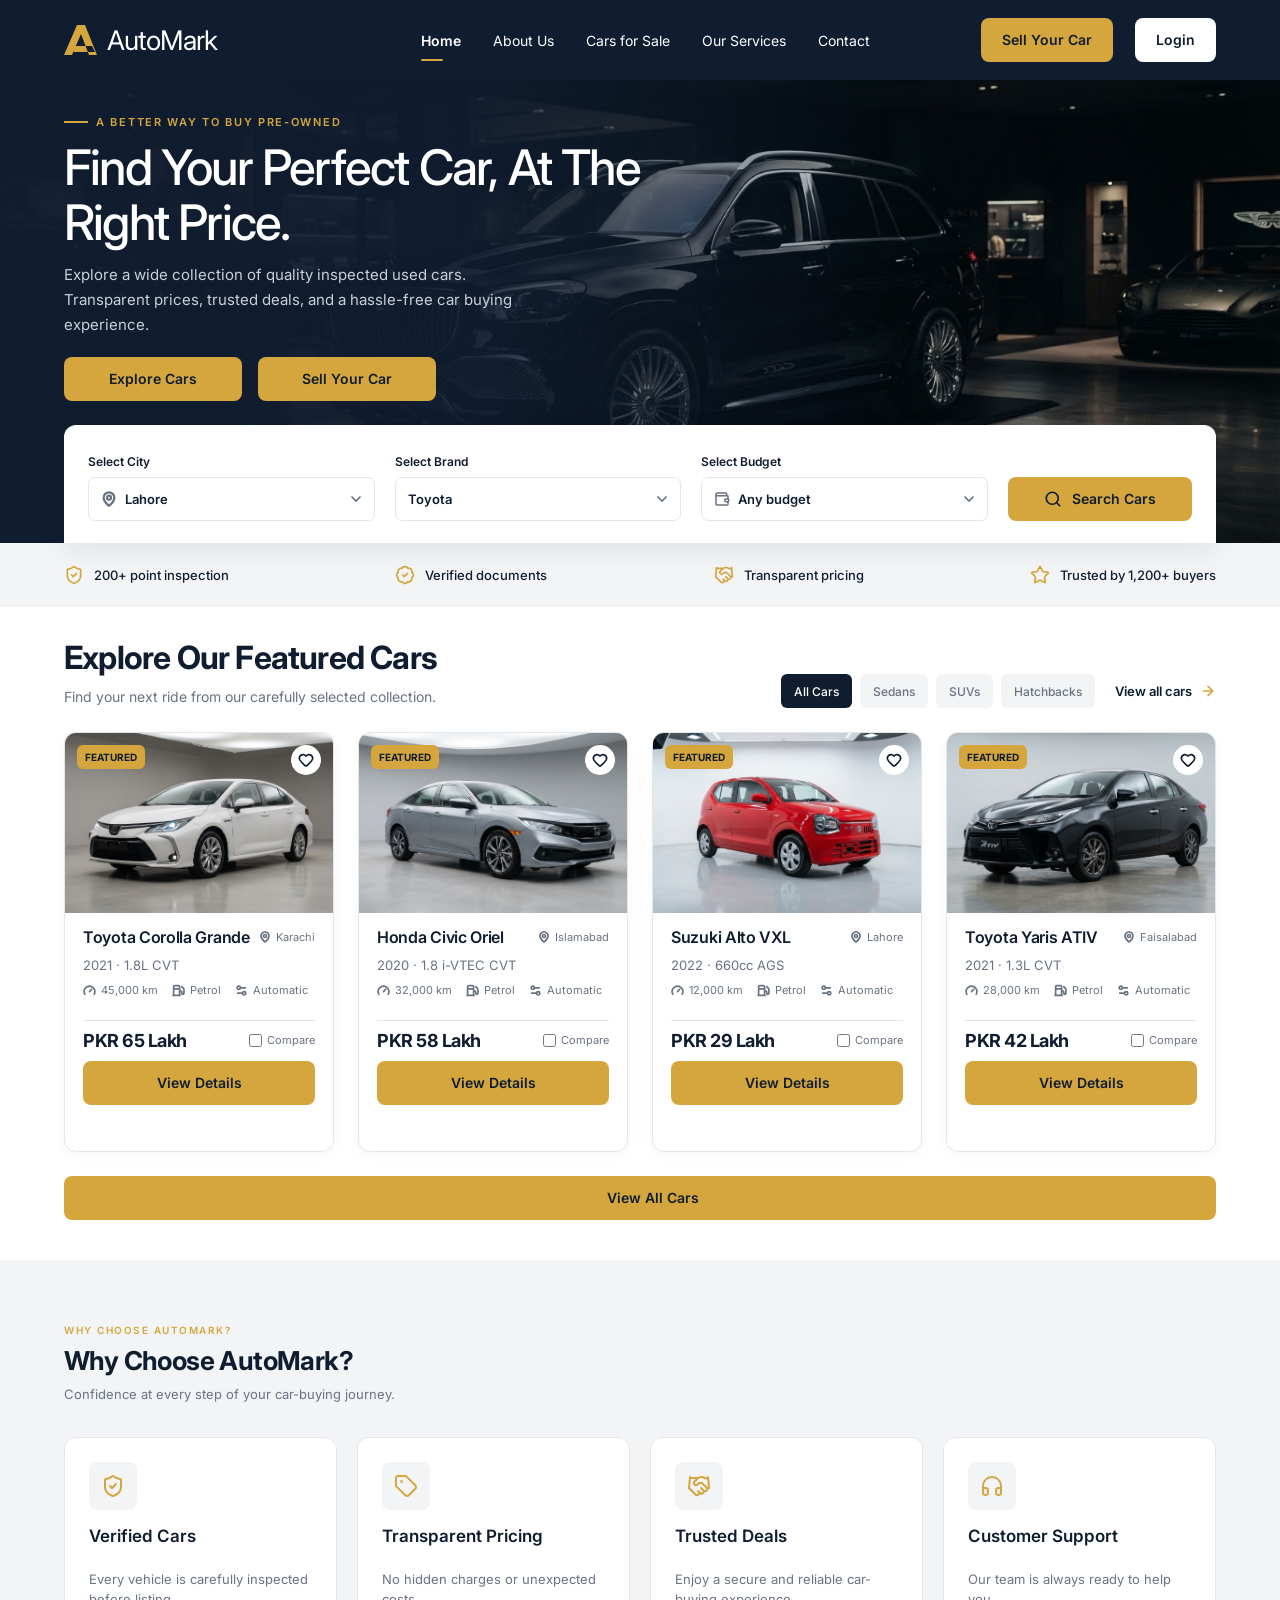
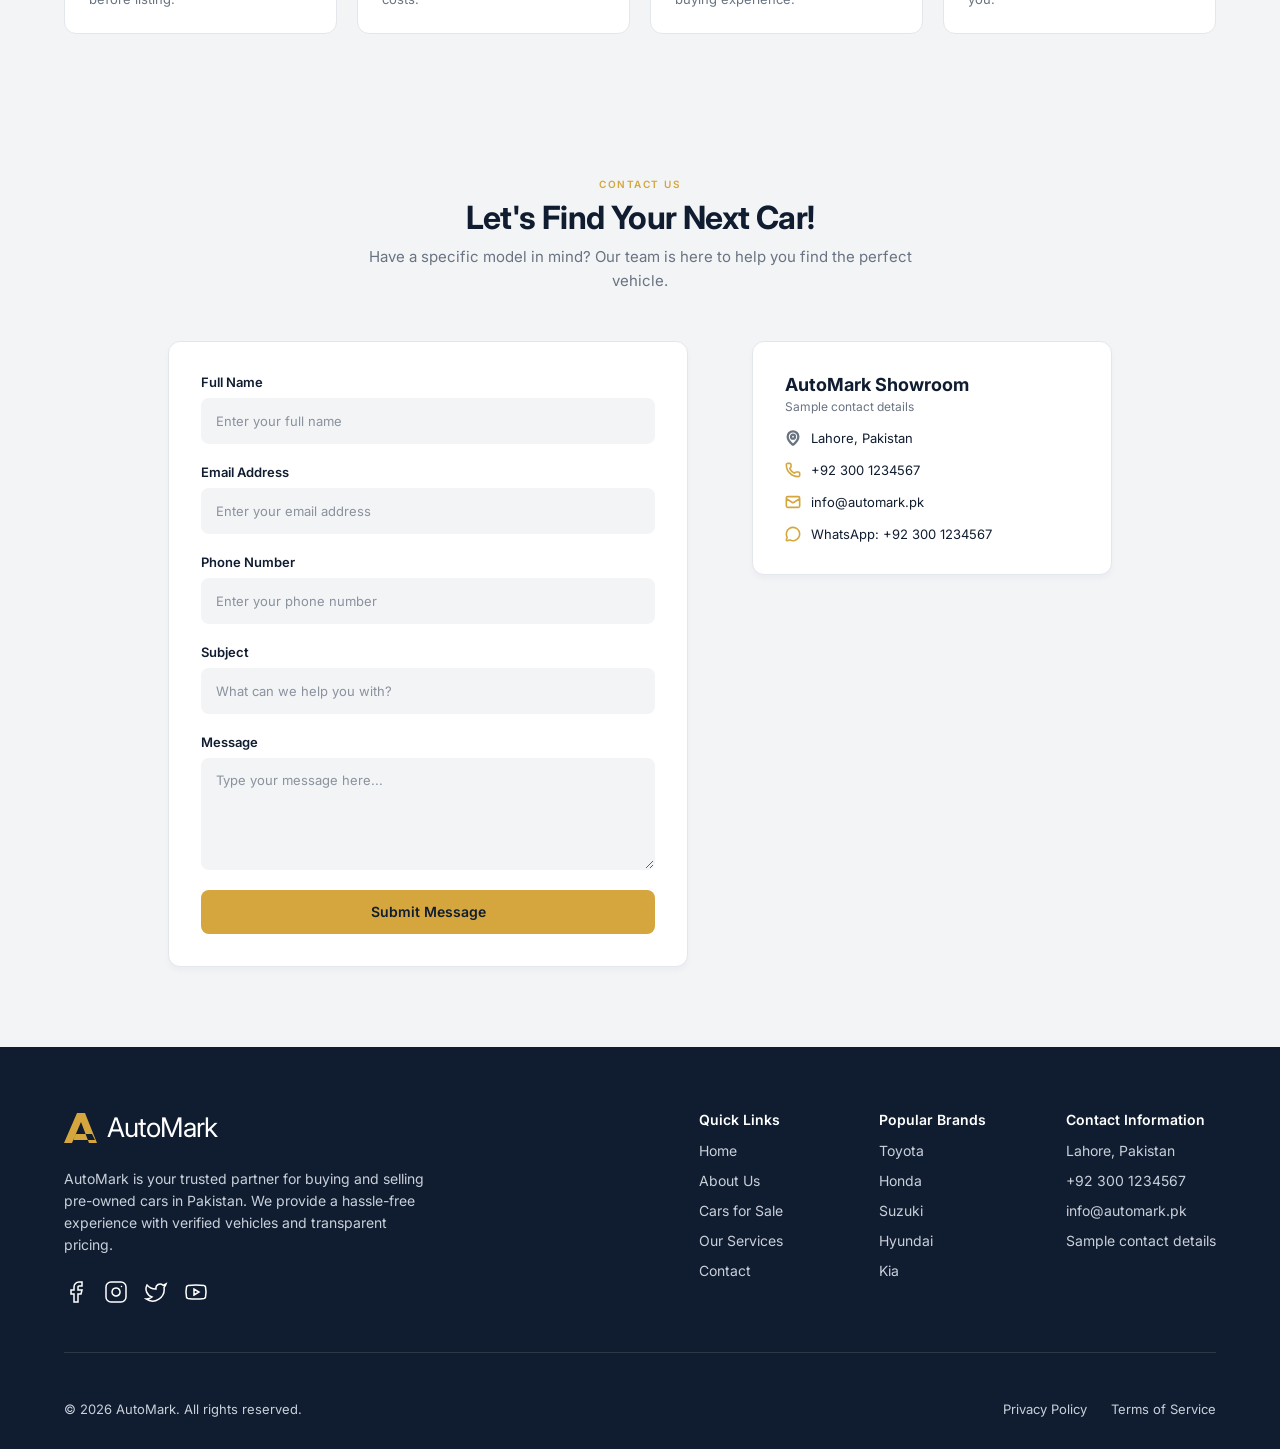
==== index.html @ f37a68a6 "First Commit after resolving errors" ====
<!doctype html>
<html lang="en">
  <head>
    <meta charset="UTF-8" />
    <meta name="viewport" content="width=device-width, initial-scale=1.0" />
    <meta
      name="description"
      content="Explore inspected pre-owned cars with transparent pricing at AutoMark."
    />
    <title>AutoMark | Find Your Perfect Car</title>
    <link rel="icon" type="image/svg+xml" href="assets/automark-emblem.svg" />
    <link rel="preconnect" href="https://fonts.googleapis.com" />
    <link rel="preconnect" href="https://fonts.gstatic.com" crossorigin />
    <link
      href="https://fonts.googleapis.com/css2?family=Inter:wght@400;500;600;700&display=swap"
      rel="stylesheet"
    />
    <link rel="stylesheet" href="styles.css" />
    <link rel="stylesheet" href="pages.css" />
  </head>
  <body class="home-page">
    <header class="site-header">
      <nav class="navigation" aria-label="Main navigation">
        <a class="brand" href="index.html" aria-label="AutoMark home">
          <img src="assets/automark-emblem.svg" width="33" height="30" alt="AutoMark emblem" />
          <span>AutoMark</span>
        </a>
        <button
          class="menu-toggle"
          type="button"
          aria-expanded="false"
          aria-controls="primary-navigation"
          aria-label="Open navigation menu"
        >
          <span></span><span></span><span></span>
        </button>
        <div class="primary-navigation" id="primary-navigation">
          <a class="is-current" href="index.html" aria-current="page">Home</a>
          <a href="index.html#why-automark">About Us</a>
          <a href="index.html#featured-cars">Cars for Sale</a>
          <a href="index.html#home-hero">Our Services</a>
          <a href="index.html#contact">Contact</a>
        </div>
        <div class="navigation-actions">
          <a class="button button-gold nav-sell" href="sell-your-car.html">Sell Your Car</a>
          <a class="button button-light nav-login" href="login.html">Login</a>
        </div>
      </nav>
    </header>

    <main>
      <section class="home-hero" id="home-hero" aria-labelledby="home-title">
        <img
          class="home-hero-photo"
          src="assets/automotive-hero.png"
          alt="Luxury cars displayed inside a modern showroom"
        />
        <div class="home-hero-copy">
          <p class="home-eyebrow"><span></span>A BETTER WAY TO BUY PRE-OWNED</p>
          <h1 id="home-title">Find Your Perfect Car, At The Right Price.</h1>
          <p class="home-intro">
            Explore a wide collection of quality inspected used cars. Transparent prices,
            trusted deals, and a hassle-free car buying experience.
          </p>
          <div class="home-hero-actions">
            <a class="button button-gold" href="#featured-cars">
              <img src="assets/figma-home-arrow.svg" width="16" height="16" alt="Arrow pointing right" />
              <span>Explore Cars</span>
            </a>
            <a class="button button-gold" href="sell-your-car.html">
              <img src="assets/figma-home-arrow.svg" width="16" height="16" alt="Arrow pointing right" />
              <span>Sell Your Car</span>
            </a>
          </div>
        </div>

        <form class="car-search" id="car-search" role="search" aria-label="Search cars">
          <label class="search-field">
            <span>Select City</span>
            <span class="select-control">
              <img src="assets/figma-home-pin.svg" width="16" height="16" alt="Map pin for city selection" />
              <select name="city" aria-label="Select city">
                <option value="">All cities</option>
                <option value="Lahore" selected>Lahore</option>
                <option>Karachi</option>
                <option>Islamabad</option>
                <option>Faisalabad</option>
              </select>
              <img class="select-chevron" src="assets/chevron-down.svg" width="16" height="16" alt="Expand city options" />
            </span>
          </label>
          <label class="search-field">
            <span>Select Brand</span>
            <span class="select-control">
              <select name="brand" aria-label="Select brand">
                <option value="">All brands</option>
                <option value="Toyota" selected>Toyota</option>
                <option>Honda</option>
                <option>Suzuki</option>
              </select>
              <img class="select-chevron" src="assets/chevron-down.svg" width="16" height="16" alt="Expand brand options" />
            </span>
          </label>
          <label class="search-field">
            <span>Select Budget</span>
            <span class="select-control">
              <img src="assets/wallet.svg" width="16" height="16" alt="Budget wallet icon" />
              <select name="budget" aria-label="Select maximum budget">
                <option value="">Any budget</option>
                <option value="30">Up to PKR 30 Lakh</option>
                <option value="45">Up to PKR 45 Lakh</option>
                <option value="60">Up to PKR 60 Lakh</option>
              </select>
              <img class="select-chevron" src="assets/chevron-down.svg" width="16" height="16" alt="Expand budget options" />
            </span>
          </label>
          <button class="button button-gold search-submit" type="submit">
            <img src="assets/figma-home-search.svg" width="18" height="18" alt="Magnifying glass search icon" />
            Search Cars
          </button>
        </form>
      </section>

      <section class="trust-strip" aria-label="Confidence at every step">
        <div class="trust-item">
          <img src="assets/figma-home-shield.svg" width="20" height="20" alt="Shield representing vehicle inspections" />
          <span>200+ point inspection</span>
        </div>
        <div class="trust-item">
          <img src="assets/figma-home-badge.svg" width="20" height="20" alt="Verification badge for vehicle documents" />
          <span>Verified documents</span>
        </div>
        <div class="trust-item">
          <img src="assets/figma-home-handshake.svg" width="20" height="20" alt="Handshake representing transparent deals" />
          <span>Transparent pricing</span>
        </div>
        <div class="trust-item">
          <img src="assets/figma-home-star.svg" width="20" height="20" alt="Star representing buyer trust" />
          <span>Trusted by 1,200+ buyers</span>
        </div>
      </section>

      <section class="featured-section" id="featured-cars" aria-labelledby="featured-title">
        <div class="section-topline">
          <div>
            <h2 id="featured-title">Explore Our Featured Cars</h2>
            <p>Find your next ride from our carefully selected collection.</p>
          </div>
          <div class="inventory-tools">
            <div class="category-filters" role="group" aria-label="Filter cars by type">
              <button class="category-filter is-selected" type="button" data-category="all" aria-pressed="true">All Cars</button>
              <button class="category-filter" type="button" data-category="sedan" aria-pressed="false">Sedans</button>
              <button class="category-filter" type="button" data-category="suv" aria-pressed="false">SUVs</button>
              <button class="category-filter" type="button" data-category="hatchback" aria-pressed="false">Hatchbacks</button>
            </div>
            <a class="view-all-link" href="#featured-cars">
              View all cars <img src="assets/figma-home-arrow.svg" width="16" height="16" alt="Arrow pointing right to all cars" />
            </a>
          </div>
        </div>

        <p class="inventory-status" id="inventory-status" aria-live="polite"></p>
        <div class="vehicle-grid" id="vehicle-grid">
          <article class="vehicle-card" data-brand="Toyota" data-city="Karachi" data-price="65" data-category="sedan">
            <div class="vehicle-media">
              <img class="vehicle-photo" src="assets/vehicle-corolla.png" width="620" height="360" alt="Exterior view of a Toyota Corolla Grande sedan" />
              <span class="featured-badge">FEATURED</span>
              <button class="save-car" type="button" aria-label="Save Toyota Corolla Grande" aria-pressed="false">
                <img src="assets/figma-home-heart.svg" width="16" height="16" alt="Heart icon for saving the Toyota Corolla Grande" />
              </button>
            </div>
            <div class="vehicle-information">
              <div class="vehicle-heading">
                <h3>Toyota Corolla Grande</h3>
                <span class="vehicle-location"><img src="assets/figma-home-pin.svg" width="12" height="12" alt="Location pin for Karachi" />Karachi</span>
              </div>
              <p class="vehicle-variant">2021 · 1.8L CVT</p>
              <div class="vehicle-specs">
                <span><img src="assets/figma-home-gauge.svg" width="13" height="13" alt="Odometer showing mileage" />45,000 km</span>
                <span><img src="assets/figma-home-fuel.svg" width="13" height="13" alt="Fuel pump for petrol type" />Petrol</span>
                <span><img src="assets/figma-home-settings.svg" width="13" height="13" alt="Gears representing automatic transmission" />Automatic</span>
              </div>
              <div class="vehicle-price-row">
                <strong>PKR 65 Lakh</strong>
                <label class="compare-option"><input type="checkbox" /> Compare</label>
              </div>
              <a class="button button-gold vehicle-details-link" href="car-details.html?car=corolla">View Details</a>
            </div>
          </article>

          <article class="vehicle-card" data-brand="Honda" data-city="Islamabad" data-price="58" data-category="sedan">
            <div class="vehicle-media">
              <img class="vehicle-photo" src="assets/vehicle-civic.png" width="620" height="360" alt="Exterior view of a Honda Civic Oriel sedan" />
              <span class="featured-badge">FEATURED</span>
              <button class="save-car" type="button" aria-label="Save Honda Civic Oriel" aria-pressed="false">
                <img src="assets/figma-home-heart.svg" width="16" height="16" alt="Heart icon for saving the Honda Civic Oriel" />
              </button>
            </div>
            <div class="vehicle-information">
              <div class="vehicle-heading">
                <h3>Honda Civic Oriel</h3>
                <span class="vehicle-location"><img src="assets/figma-home-pin.svg" width="12" height="12" alt="Location pin for Islamabad" />Islamabad</span>
              </div>
              <p class="vehicle-variant">2020 · 1.8 i-VTEC CVT</p>
              <div class="vehicle-specs">
                <span><img src="assets/figma-home-gauge.svg" width="13" height="13" alt="Odometer showing mileage" />32,000 km</span>
                <span><img src="assets/figma-home-fuel.svg" width="13" height="13" alt="Fuel pump for petrol type" />Petrol</span>
                <span><img src="assets/figma-home-settings.svg" width="13" height="13" alt="Gears representing automatic transmission" />Automatic</span>
              </div>
              <div class="vehicle-price-row">
                <strong>PKR 58 Lakh</strong>
                <label class="compare-option"><input type="checkbox" /> Compare</label>
              </div>
              <a class="button button-gold vehicle-details-link" href="car-details.html?car=civic">View Details</a>
            </div>
          </article>

          <article class="vehicle-card" data-brand="Suzuki" data-city="Lahore" data-price="29" data-category="hatchback">
            <div class="vehicle-media">
              <img class="vehicle-photo" src="assets/vehicle-alto.png" width="620" height="360" alt="Exterior view of a red Suzuki Alto VXL hatchback" />
              <span class="featured-badge">FEATURED</span>
              <button class="save-car" type="button" aria-label="Save Suzuki Alto VXL" aria-pressed="false">
                <img src="assets/figma-home-heart.svg" width="16" height="16" alt="Heart icon for saving the Suzuki Alto VXL" />
              </button>
            </div>
            <div class="vehicle-information">
              <div class="vehicle-heading">
                <h3>Suzuki Alto VXL</h3>
                <span class="vehicle-location"><img src="assets/figma-home-pin.svg" width="12" height="12" alt="Location pin for Lahore" />Lahore</span>
              </div>
              <p class="vehicle-variant">2022 · 660cc AGS</p>
              <div class="vehicle-specs">
                <span><img src="assets/figma-home-gauge.svg" width="13" height="13" alt="Odometer showing mileage" />12,000 km</span>
                <span><img src="assets/figma-home-fuel.svg" width="13" height="13" alt="Fuel pump for petrol type" />Petrol</span>
                <span><img src="assets/figma-home-settings.svg" width="13" height="13" alt="Gears representing automatic transmission" />Automatic</span>
              </div>
              <div class="vehicle-price-row">
                <strong>PKR 29 Lakh</strong>
                <label class="compare-option"><input type="checkbox" /> Compare</label>
              </div>
              <a class="button button-gold vehicle-details-link" href="car-details.html?car=alto">View Details</a>
            </div>
          </article>

          <article class="vehicle-card" data-brand="Toyota" data-city="Faisalabad" data-price="42" data-category="sedan">
            <div class="vehicle-media">
              <img class="vehicle-photo" src="assets/vehicle-yaris.png" width="620" height="360" alt="Exterior view of a Toyota Yaris ATIV sedan" />
              <span class="featured-badge">FEATURED</span>
              <button class="save-car" type="button" aria-label="Save Toyota Yaris ATIV" aria-pressed="false">
                <img src="assets/figma-home-heart.svg" width="16" height="16" alt="Heart icon for saving the Toyota Yaris ATIV" />
              </button>
            </div>
            <div class="vehicle-information">
              <div class="vehicle-heading">
                <h3>Toyota Yaris ATIV</h3>
                <span class="vehicle-location"><img src="assets/figma-home-pin.svg" width="12" height="12" alt="Location pin for Faisalabad" />Faisalabad</span>
              </div>
              <p class="vehicle-variant">2021 · 1.3L CVT</p>
              <div class="vehicle-specs">
                <span><img src="assets/figma-home-gauge.svg" width="13" height="13" alt="Odometer showing mileage" />28,000 km</span>
                <span><img src="assets/figma-home-fuel.svg" width="13" height="13" alt="Fuel pump for petrol type" />Petrol</span>
                <span><img src="assets/figma-home-settings.svg" width="13" height="13" alt="Gears representing automatic transmission" />Automatic</span>
              </div>
              <div class="vehicle-price-row">
                <strong>PKR 42 Lakh</strong>
                <label class="compare-option"><input type="checkbox" /> Compare</label>
              </div>
              <a class="button button-gold vehicle-details-link" href="car-details.html?car=yaris">View Details</a>
            </div>
          </article>
        </div>
        <a class="button button-gold all-cars-button" href="#featured-cars">
          <img src="assets/figma-home-arrow.svg" width="16" height="16" alt="Arrow pointing right to all cars" />
          View All Cars
        </a>
      </section>

      <section class="why-section" id="why-automark" aria-labelledby="why-title">
        <div class="section-intro">
          <p class="section-eyebrow">WHY CHOOSE AUTOMARK?</p>
          <h2 id="why-title">Why Choose AutoMark?</h2>
          <p>Confidence at every step of your car-buying journey.</p>
        </div>
        <div class="benefit-grid">
          <article class="benefit-card">
            <span class="benefit-icon"><img src="assets/figma-home-shield.svg" width="24" height="24" alt="Shield representing inspected and verified cars" /></span>
            <h3>Verified Cars</h3>
            <p>Every vehicle is carefully inspected before listing.</p>
          </article>
          <article class="benefit-card">
            <span class="benefit-icon"><img src="assets/tag.svg" width="24" height="24" alt="Price tag representing transparent pricing" /></span>
            <h3>Transparent Pricing</h3>
            <p>No hidden charges or unexpected costs.</p>
          </article>
          <article class="benefit-card">
            <span class="benefit-icon"><img src="assets/figma-home-handshake.svg" width="24" height="24" alt="Handshake representing trusted deals" /></span>
            <h3>Trusted Deals</h3>
            <p>Enjoy a secure and reliable car-buying experience.</p>
          </article>
          <article class="benefit-card">
            <span class="benefit-icon"><img src="assets/headphones.svg" width="24" height="24" alt="Headphones representing customer support" /></span>
            <h3>Customer Support</h3>
            <p>Our team is always ready to help you.</p>
          </article>
        </div>
      </section>

      <section class="contact-section" id="contact" aria-labelledby="contact-title">
        <div class="section-intro centered-intro">
          <p class="section-eyebrow">CONTACT US</p>
          <h2 id="contact-title">Let's Find Your Next Car!</h2>
          <p>Have a specific model in mind? Our team is here to help you find the perfect vehicle.</p>
        </div>
        <div class="contact-layout">
          <form class="contact-form" id="contact-form">
            <label class="field"><span>Full Name</span><input name="name" type="text" placeholder="Enter your full name" required /></label>
            <label class="field"><span>Email Address</span><input name="email" type="email" placeholder="Enter your email address" required /></label>
            <label class="field"><span>Phone Number</span><input name="phone" type="tel" placeholder="Enter your phone number" required /></label>
            <label class="field"><span>Subject</span><input name="subject" type="text" placeholder="What can we help you with?" required /></label>
            <label class="field"><span>Message</span><textarea name="message" rows="4" placeholder="Type your message here..." required></textarea></label>
            <button class="button button-gold" type="submit">Submit Message</button>
            <p class="form-status" id="contact-status" aria-live="polite"></p>
          </form>
          <aside class="showroom-card" aria-label="Showroom contact details">
            <h3>AutoMark Showroom</h3>
            <p class="showroom-note">Sample contact details</p>
            <a href="index.html#contact"><img src="assets/figma-home-pin.svg" width="16" height="16" alt="Location pin for the Lahore showroom" />Lahore, Pakistan</a>
            <a href="tel:+923001234567"><img src="assets/figma-home-phone.svg" width="16" height="16" alt="Telephone handset for showroom contact" />+92 300 1234567</a>
            <a href="mailto:info@automark.pk"><img src="assets/figma-home-mail.svg" width="16" height="16" alt="Envelope for showroom email" />info@automark.pk</a>
            <a href="https://wa.me/923001234567"><img src="assets/figma-home-message.svg" width="16" height="16" alt="Chat bubble for WhatsApp contact" />WhatsApp: +92 300 1234567</a>
          </aside>
        </div>
      </section>
    </main>

    <footer class="site-footer">
      <div class="footer-main">
        <div class="footer-brand">
          <a class="brand" href="index.html" aria-label="AutoMark home">
            <img src="assets/automark-emblem.svg" width="33" height="30" alt="AutoMark emblem" />
            <span>AutoMark</span>
          </a>
          <p>
            AutoMark is your trusted partner for buying and selling pre-owned cars in Pakistan.
            We provide a hassle-free experience with verified vehicles and transparent pricing.
          </p>
          <div class="social-links" aria-label="Social media">
            <a href="https://facebook.com" aria-label="Facebook"><img src="assets/figma-facebook.svg" width="24" height="24" alt="Facebook logo" /></a>
            <a href="https://instagram.com" aria-label="Instagram"><img src="assets/figma-instagram.svg" width="24" height="24" alt="Instagram logo" /></a>
            <a href="https://twitter.com" aria-label="Twitter"><img src="assets/figma-twitter.svg" width="24" height="24" alt="Twitter logo" /></a>
            <a href="https://youtube.com" aria-label="YouTube"><img src="assets/figma-youtube.svg" width="24" height="24" alt="YouTube logo" /></a>
          </div>
        </div>
        <div class="footer-links">
          <div><h2>Quick Links</h2><a href="index.html">Home</a><a href="index.html#why-automark">About Us</a><a href="index.html#featured-cars">Cars for Sale</a><a href="index.html#home-hero">Our Services</a><a href="index.html#contact">Contact</a></div>
          <div><h2>Popular Brands</h2><a href="index.html#featured-cars">Toyota</a><a href="index.html#featured-cars">Honda</a><a href="index.html#featured-cars">Suzuki</a><a href="index.html#featured-cars">Hyundai</a><a href="index.html#featured-cars">Kia</a></div>
          <div><h2>Contact Information</h2><a href="index.html#contact">Lahore, Pakistan</a><a href="tel:+923001234567">+92 300 1234567</a><a href="mailto:info@automark.pk">info@automark.pk</a><a href="mailto:info@automark.pk">Sample contact details</a></div>
        </div>
      </div>
      <div class="footer-bottom">
        <span>© 2026 AutoMark. All rights reserved.</span>
        <div><a href="mailto:info@automark.pk?subject=Privacy%20policy">Privacy Policy</a><a href="mailto:info@automark.pk?subject=Terms%20of%20service">Terms of Service</a></div>
      </div>
    </footer>
    <script src="site.js"></script>
    <script src="home.js"></script>
  </body>
</html>
---- styles.css ----
:root {
  color-scheme: light;
  --navy: #101d30;
  --gold: #d4a63d;
  --ink: #101d30;
  --muted: #697382;
  --canvas: #f3f4f6;
  --line: #e3e6eb;
  --pale-gold: #faf5e9;
  --content-width: 1312px;
  font-family: Inter, sans-serif;
}

* {
  box-sizing: border-box;
}

html {
  scroll-behavior: smooth;
}

body {
  min-width: 320px;
  margin: 0;
  background: var(--canvas);
  color: var(--ink);
  font-family: Inter, sans-serif;
  font-size: 14px;
}

button,
input,
select,
textarea {
  font: inherit;
}

a {
  color: inherit;
  text-decoration: none;
}

.site-header {
  height: 80px;
  background: var(--navy);
  color: white;
}

.navigation {
  width: min(calc(100vw - 128px), var(--content-width));
  height: 100%;
  margin-left: max(64px, calc((100vw - var(--content-width)) / 2));
  margin-right: auto;
  display: flex;
  align-items: center;
  justify-content: space-between;
  gap: 24px;
}

.brand {
  display: inline-flex;
  flex: 0 0 245px;
  align-items: center;
  gap: 10px;
  color: white;
}

.brand img {
  display: block;
  flex: none;
  width: 33px;
  height: 30px;
}

.brand span {
  font-size: 27px;
  font-weight: 400;
  letter-spacing: -1px;
  line-height: 33px;
}

.primary-navigation {
  display: flex;
  align-items: center;
  gap: 32px;
}

.primary-navigation a {
  display: flex;
  height: 80px;
  align-items: center;
  color: white;
  font-size: 14px;
  white-space: nowrap;
}

.primary-navigation a:first-child {
  font-weight: 600;
}

.navigation-actions {
  display: flex;
  align-items: center;
  gap: 22px;
}

.button {
  min-height: 44px;
  display: inline-flex;
  align-items: center;
  justify-content: center;
  gap: 10px;
  padding: 0 20px;
  border: 1px solid transparent;
  border-radius: 8px;
  font-size: 14px;
  font-weight: 600;
  line-height: 1.2;
  white-space: nowrap;
  cursor: pointer;
  transition: background-color 140ms ease, border-color 140ms ease, transform 140ms ease;
}

.button:hover {
  transform: translateY(-1px);
}

.button-gold {
  background: var(--gold);
  color: var(--navy);
}

.button-gold:hover {
  background: #e0b54c;
}

.button-light {
  background: white;
  color: var(--navy);
}

.button-outline {
  border-color: var(--line);
  background: transparent;
  color: var(--navy);
}

.menu-toggle {
  display: none;
}

.page-hero {
  position: relative;
  min-height: 243px;
  padding: 28px max(64px, calc((100vw - var(--content-width)) / 2)) 36px;
  background: white;
}

.hero-breadcrumb-row {
  display: flex;
  align-items: center;
  justify-content: space-between;
  min-height: 16px;
}

.breadcrumb,
.back-link {
  display: inline-flex;
  align-items: center;
  gap: 10px;
  font-size: 13px;
  line-height: 16px;
}

.breadcrumb a,
.back-link {
  color: var(--muted);
}

.breadcrumb img,
.back-link img {
  display: block;
  flex: none;
}

.breadcrumb span {
  color: var(--ink);
  font-weight: 500;
}

.back-link {
  gap: 8px;
  color: var(--ink);
  font-size: 12px;
  font-weight: 600;
}

.hero-copy {
  max-width: 820px;
  margin-top: 28px;
}

.eyebrow {
  display: flex;
  align-items: center;
  gap: 8px;
  color: #89671d;
  font-size: 11px;
  font-weight: 700;
  letter-spacing: 1px;
  line-height: 1.2;
}

.eyebrow span {
  width: 24px;
  height: 2px;
  background: var(--gold);
}

.hero-copy h1 {
  margin: 10px 0 6px;
  font-size: 40px;
  font-weight: 700;
  letter-spacing: -1.3px;
  line-height: 1.2;
}

.hero-copy p {
  max-width: 820px;
  margin: 0;
  color: var(--muted);
  font-size: 15px;
  line-height: 1.65;
}

.required-note {
  position: absolute;
  right: max(64px, calc((100vw - var(--content-width)) / 2));
  bottom: 36px;
  margin: 0;
  color: var(--muted);
  font-size: 13px;
}

.submission-layout {
  width: min(calc(100vw - 128px), var(--content-width));
  margin-left: max(64px, calc((100vw - var(--content-width)) / 2));
  margin-right: auto;
  padding-block: 32px 64px;
  display: grid;
  grid-template-columns: minmax(0, 2.64fr) minmax(300px, 1fr);
  align-items: start;
  gap: 32px;
}

.submission-form,
.submission-aside {
  min-width: 0;
  display: flex;
  flex-direction: column;
  gap: 24px;
}

.submission-aside {
  gap: 24px;
}

.form-card,
.checklist-card {
  min-width: 0;
  border: 1px solid var(--line);
  border-radius: 12px;
  background: white;
}

.form-card {
  padding: 32px 31px;
  display: flex;
  flex-direction: column;
  gap: 24px;
}

.vehicle-card {
  padding-bottom: 34px;
}

.contact-card {
  padding-top: 31px;
  padding-bottom: 31px;
}

.section-heading {
  display: flex;
  align-items: flex-start;
  gap: 14px;
}

.step-number {
  flex: none;
  width: 36px;
  height: 36px;
  display: grid;
  place-items: center;
  border-radius: 8px;
  background: var(--pale-gold);
  color: #89671d;
  font-size: 13px;
  font-weight: 700;
}

.section-heading h2 {
  margin: 0 0 6px;
  font-size: 22px;
  font-weight: 700;
  letter-spacing: -0.5px;
  line-height: 27px;
}

.section-heading p {
  margin: 0;
  color: var(--muted);
  font-size: 14px;
  line-height: 22px;
}

.section-divider {
  width: 100%;
  height: 1px;
  background: var(--line);
}

.field-grid {
  display: grid;
  gap: 20px;
}

.three-columns {
  grid-template-columns: repeat(3, minmax(0, 1fr));
}

.field {
  min-width: 0;
  min-height: 73px;
  display: flex;
  flex-direction: column;
  gap: 8px;
}

.field label {
  color: var(--ink);
  font-size: 14px;
  font-weight: 600;
  line-height: 1.2;
}

.field label span {
  color: var(--ink);
}

.control-wrap {
  position: relative;
  min-width: 0;
}

.field input,
.field select,
.field textarea,
.control-wrap select,
.control-wrap input {
  width: 100%;
  min-width: 0;
  height: 46px;
  padding: 0 14px;
  border: 1px solid var(--line);
  border-radius: 8px;
  outline: none;
  background-color: white;
  color: var(--ink);
  font-size: 14px;
}

.field input::placeholder,
.field textarea::placeholder {
  color: #8a929e;
  opacity: 1;
}

.field input:focus,
.field select:focus,
.field textarea:focus {
  border-color: var(--gold);
  box-shadow: 0 0 0 3px rgb(212 166 61 / 15%);
}

.control-wrap select {
  appearance: none;
  padding-right: 38px;
  color: var(--muted);
}

.control-wrap select:valid {
  color: var(--ink);
}

.has-leading-icon input,
.has-leading-icon select {
  padding-left: 40px;
}

.leading-icon,
.trailing-icon {
  position: absolute;
  top: 50%;
  z-index: 1;
  display: block;
  pointer-events: none;
  transform: translateY(-50%);
}

.leading-icon {
  left: 12px;
}

.trailing-icon {
  right: 12px;
}

.field-hint {
  margin: 0;
  color: var(--muted);
  font-size: 12px;
  line-height: 1.25;
}

.price-row {
  display: grid;
  grid-template-columns: minmax(240px, 324px) minmax(0, 1fr);
  align-items: center;
  gap: 24px;
}

.price-hint {
  margin: 20px 0 0;
}

.description-field textarea {
  height: 112px;
  min-height: 112px;
  padding: 14px;
  resize: vertical;
  line-height: 1.5;
}

.description-field .field-hint {
  margin-top: 0;
}

.upload-zone {
  min-height: 168px;
  padding: 24px;
  display: flex;
  align-items: center;
  gap: 16px;
  border: 1px dashed #cbd1da;
  border-radius: 8px;
  background: #f6f7f9;
  cursor: pointer;
}

.upload-zone:focus-visible,
.upload-zone.is-dragging {
  outline: 2px solid var(--gold);
  outline-offset: 2px;
}

.upload-zone > img {
  flex: none;
}

.upload-copy {
  min-width: 0;
  display: flex;
  flex: 1;
  flex-direction: column;
  gap: 6px;
}

.upload-copy strong {
  font-size: 16px;
  font-weight: 600;
}

.upload-copy span {
  color: var(--muted);
  font-size: 13px;
  line-height: 1.5;
}

.upload-copy .upload-status {
  font-size: 12px;
}

.choose-photos {
  flex: none;
  min-width: 148px;
}

.photo-guidance {
  display: grid;
  grid-template-columns: repeat(3, minmax(0, 1fr));
  gap: 20px;
}

.photo-tip {
  min-width: 0;
  display: flex;
  align-items: flex-start;
  gap: 10px;
}

.photo-tip img {
  flex: none;
  display: block;
}

.photo-tip div {
  display: flex;
  flex-direction: column;
  gap: 4px;
}

.photo-tip strong {
  font-size: 13px;
  line-height: 1.3;
}

.photo-tip span {
  color: var(--muted);
  font-size: 12px;
  line-height: 1.5;
}

.photo-note {
  margin: 0;
  line-height: 1.5;
}

.privacy-note {
  display: flex;
  align-items: flex-start;
  gap: 8px;
  margin: 0;
  color: var(--muted);
  font-size: 12px;
  line-height: 1.5;
}

.privacy-note img {
  flex: none;
}

.consent-check {
  display: flex;
  align-items: flex-start;
  gap: 12px;
  color: var(--ink);
  font-size: 13px;
  line-height: 1.65;
}

.consent-copy {
  display: flex;
  flex-direction: column;
  gap: 6px;
}

.consent-statement {
  font-size: 13px;
  line-height: 21px;
}

.consent-check input {
  flex: none;
  width: 20px;
  height: 20px;
  margin: 1px 0 0;
  accent-color: var(--gold);
}

.consent-check a {
  display: block;
  color: #89671d;
  font-size: 12px;
  font-weight: 600;
  line-height: 15px;
}

.form-actions {
  display: flex;
  align-items: center;
  justify-content: space-between;
  gap: 16px;
}

.cancel-link {
  color: var(--ink);
  font-size: 13px;
}

.submit-button {
  min-width: 220px;
  min-height: 48px;
}

.submission-disclaimer {
  margin: 0;
  color: var(--muted);
  font-size: 12px;
  line-height: 1.6;
  text-align: right;
}

.form-status {
  margin: 0;
  color: var(--muted);
  font-size: 12px;
}

.form-status:empty {
  display: none;
}

.story-card {
  overflow: hidden;
  border-radius: 12px;
  background: var(--navy);
  color: white;
}

.story-image {
  display: block;
  width: 100%;
  height: 224px;
  object-fit: cover;
  object-position: center;
}

.story-copy {
  padding: 28px 28px 29px;
  display: flex;
  flex-direction: column;
  gap: 12px;
}

.story-copy .eyebrow {
  color: var(--gold);
  font-size: 10px;
}

.story-copy .eyebrow span {
  width: 20px;
}

.story-copy h2 {
  margin: 0;
  font-size: 26px;
  font-weight: 600;
  letter-spacing: -0.6px;
  line-height: 1.25;
}

.story-copy p {
  margin: 0;
  color: #c9d0da;
  font-size: 13px;
  line-height: 1.7;
}

.checklist-card {
  padding: 27px 27px 28px;
  display: flex;
  flex-direction: column;
  gap: 22px;
}

.checklist-card h2 {
  margin: 0;
  font-size: 18px;
  font-weight: 700;
  line-height: 22px;
}

.checklist-card ul {
  margin: 0;
  padding: 0;
  display: flex;
  flex-direction: column;
  gap: 22px;
  list-style: none;
}

.checklist-card li {
  height: 64px;
  display: flex;
  align-items: flex-start;
  gap: 12px;
}

.checklist-card li img {
  flex: none;
}

.checklist-card li div {
  display: flex;
  flex-direction: column;
  gap: 4px;
}

.checklist-card li strong {
  font-size: 13px;
  font-weight: 600;
  line-height: normal;
}

.checklist-card li span {
  color: var(--muted);
  font-size: 13px;
  line-height: 1.65;
}

.review-note {
  display: flex;
  align-items: flex-start;
  gap: 12px;
  padding: 24px;
  border-radius: 8px;
  background: var(--pale-gold);
}

.review-note > img {
  flex: none;
}

.review-note h2 {
  margin: 0 0 8px;
  font-size: 14px;
  font-weight: 600;
  line-height: 17px;
}

.review-note p {
  margin: 0;
  color: var(--muted);
  font-size: 13px;
  line-height: 21px;
}

.site-footer {
  padding: 64px max(64px, calc((100vw - var(--content-width)) / 2)) 32px;
  background: var(--navy);
  color: white;
}

.footer-main {
  display: flex;
  align-items: flex-start;
  justify-content: space-between;
  gap: 56px;
  padding-bottom: 48px;
}

.footer-brand {
  width: 360px;
  flex: 0 1 360px;
  display: flex;
  flex-direction: column;
  gap: 24px;
}

.footer-brand > .brand {
  flex: none;
}

.footer-brand > p {
  margin: 0;
  color: #c9d0da;
  font-size: 14px;
  line-height: 22px;
}

.social-links {
  display: flex;
  align-items: center;
  gap: 16px;
}

.social-links a,
.social-links img {
  display: block;
}

.footer-links {
  display: flex;
  gap: 80px;
}

.footer-links > div {
  min-width: 100px;
  display: flex;
  flex-direction: column;
  align-items: flex-start;
  gap: 16px;
}

.footer-links h2 {
  margin: 0;
  color: white;
  font-size: 14px;
  font-weight: 600;
  white-space: nowrap;
}

.footer-links a {
  color: #c9d0da;
  font-size: 14px;
  line-height: 1;
  white-space: nowrap;
}

.footer-bottom {
  min-height: 0;
  padding-top: 48px;
  display: flex;
  align-items: flex-end;
  justify-content: space-between;
  gap: 24px;
  border-top: 1px solid rgb(255 255 255 / 12%);
  color: #c9d0da;
  font-size: 13px;
  line-height: 16px;
}

.footer-bottom div {
  display: flex;
  gap: 24px;
}

@media (max-width: 1100px) {
  .navigation,
  .submission-layout {
    width: calc(100% - 64px);
    margin-left: auto;
    margin-right: auto;
  }

  .navigation {
    gap: 16px;
  }

  .brand {
    flex-basis: auto;
  }

  .primary-navigation {
    gap: 18px;
  }

  .navigation-actions {
    gap: 12px;
  }

  .submission-layout {
    grid-template-columns: minmax(0, 1fr) 320px;
    gap: 24px;
  }

  .form-card {
    padding: 24px;
  }

  .footer-links {
    gap: 36px;
  }
}

@media (max-width: 850px) {
  .site-header {
    height: 72px;
  }

  .navigation {
    position: relative;
    width: calc(100% - 48px);
    margin-left: auto;
    margin-right: auto;
  }

  .brand span {
    font-size: 24px;
  }

  .menu-toggle {
    width: 42px;
    height: 42px;
    margin-left: auto;
    padding: 10px;
    display: flex;
    flex-direction: column;
    justify-content: center;
    gap: 5px;
    border: 1px solid rgb(255 255 255 / 24%);
    border-radius: 8px;
    background: transparent;
    cursor: pointer;
  }

  .menu-toggle span {
    width: 100%;
    height: 2px;
    background: white;
  }

  .primary-navigation {
    position: absolute;
    top: calc(100% + 1px);
    right: 0;
    left: 0;
    z-index: 5;
    padding: 8px 16px;
    display: none;
    align-items: stretch;
    flex-direction: column;
    gap: 0;
    border-radius: 0 0 10px 10px;
    background: var(--navy);
    box-shadow: 0 12px 18px rgb(16 29 48 / 18%);
  }

  .primary-navigation.is-open {
    display: flex;
  }

  .primary-navigation a {
    height: auto;
    min-height: 44px;
  }

  .navigation-actions {
    margin-left: 4px;
  }

  .navigation-actions .button {
    min-height: 40px;
    padding-inline: 14px;
  }

  .page-hero {
    min-height: 220px;
    padding: 24px;
  }

  .required-note {
    right: 24px;
    bottom: 24px;
  }

  .submission-layout {
    width: calc(100% - 48px);
    grid-template-columns: minmax(0, 1fr);
    padding-block: 24px 48px;
  }

  .submission-aside {
    display: grid;
    grid-template-columns: repeat(2, minmax(0, 1fr));
    align-items: start;
  }

  .story-card {
    grid-row: span 2;
  }

  .checklist-card li {
    height: auto;
    min-height: 64px;
  }

  .footer-main {
    flex-direction: column;
    gap: 40px;
  }

  .footer-brand {
    width: min(100%, 440px);
    flex-basis: auto;
  }

  .footer-links {
    justify-content: space-between;
  }
}

@media (max-width: 600px) {
  .navigation {
    width: calc(100% - 32px);
    margin-left: auto;
    margin-right: auto;
  }

  .submission-layout {
    width: calc(100% - 32px);
    margin-left: auto;
    margin-right: auto;
  }

  .navigation-actions {
    gap: 0;
  }

  .navigation-actions .nav-login {
    display: none;
  }

  .navigation-actions .nav-sell {
    min-height: 38px;
    padding-inline: 12px;
    font-size: 12px;
  }

  .page-hero {
    min-height: 0;
    padding: 20px 16px 24px;
  }

  .hero-breadcrumb-row {
    align-items: flex-start;
  }

  .breadcrumb {
    gap: 7px;
  }

  .back-link {
    gap: 4px;
    font-size: 11px;
  }

  .hero-copy {
    margin-top: 28px;
  }

  .hero-copy h1 {
    font-size: 34px;
  }

  .hero-copy p {
    font-size: 14px;
  }

  .required-note {
    position: static;
    margin: 20px 0 0;
    font-size: 12px;
  }

  .submission-layout {
    width: calc(100% - 32px);
    padding-block: 16px 32px;
    gap: 16px;
  }

  .submission-form,
  .submission-aside {
    gap: 16px;
  }

  .submission-aside {
    display: flex;
  }

  .form-card {
    padding: 20px 16px;
    gap: 20px;
    border-radius: 10px;
  }

  .section-heading {
    gap: 12px;
  }

  .section-heading h2 {
    font-size: 18px;
  }

  .section-heading p {
    font-size: 13px;
  }

  .three-columns {
    grid-template-columns: minmax(0, 1fr);
    gap: 16px;
  }

  .field label {
    font-size: 13px;
  }

  .price-row {
    grid-template-columns: minmax(0, 1fr);
    gap: 12px;
  }

  .price-hint {
    margin: -4px 0 0;
  }

  .upload-zone {
    min-height: 0;
    padding: 18px 14px;
    flex-wrap: wrap;
    gap: 12px;
  }

  .upload-copy {
    flex-basis: calc(100% - 44px);
  }

  .upload-copy strong {
    font-size: 14px;
  }

  .upload-copy span {
    font-size: 12px;
  }

  .choose-photos {
    margin-left: 36px;
  }

  .photo-guidance {
    grid-template-columns: minmax(0, 1fr);
    gap: 14px;
  }

  .photo-tip span {
    font-size: 12px;
  }

  .form-actions {
    align-items: stretch;
    flex-direction: column-reverse;
  }

  .submit-button {
    width: 100%;
  }

  .submission-disclaimer {
    margin-top: -12px;
    text-align: left;
  }

  .story-image {
    height: 190px;
  }

  .story-copy {
    padding: 20px;
  }

  .checklist-card,
  .review-note {
    padding: 20px;
  }

  .site-footer {
    padding: 40px 20px 24px;
  }

  .footer-main {
    gap: 32px;
    padding-bottom: 32px;
  }

  .footer-brand > p {
    font-size: 13px;
  }

  .footer-links {
    display: grid;
    grid-template-columns: repeat(2, minmax(0, 1fr));
    gap: 28px 20px;
  }

  .footer-links > div {
    gap: 13px;
  }

  .footer-links h2,
  .footer-links a {
    font-size: 12px;
  }

  .footer-bottom {
    align-items: flex-start;
    flex-direction: column;
    gap: 16px;
    font-size: 11px;
  }
}

@media (prefers-reduced-motion: reduce) {
  *,
  *::before,
  *::after {
    scroll-behavior: auto !important;
    transition-duration: 0.01ms !important;
  }
}
---- pages.css ----
.primary-navigation a.is-current {
  position: relative;
  font-weight: 600;
}

.primary-navigation a.is-current::after {
  position: absolute;
  bottom: 19px;
  left: 0;
  width: 22px;
  height: 2px;
  border-radius: 2px;
  background: var(--gold);
  content: "";
}

.home-page main {
  overflow: hidden;
}

.home-hero {
  position: relative;
  min-height: 456px;
  padding: 35px max(64px, calc((100vw - var(--content-width)) / 2)) 142px;
  isolation: isolate;
  color: white;
}

.home-hero::after {
  position: absolute;
  z-index: -1;
  inset: 0;
  content: "";
}

.home-hero-photo {
  position: absolute;
  z-index: -2;
  inset: 0;
  width: 100%;
  height: 100%;
  object-fit: cover;
  object-position: center 48%;
  pointer-events: none;
}

.home-hero::after {
  background: linear-gradient(90deg, rgb(16 29 48 / 98%) 0%, rgb(16 29 48 / 91%) 37%, rgb(16 29 48 / 9%) 70%, transparent 100%);
}

.home-hero-copy {
  width: min(610px, 100%);
}

.home-eyebrow,
.section-eyebrow {
  display: flex;
  align-items: center;
  gap: 8px;
  margin: 0;
  color: var(--gold);
  font-size: 11px;
  font-weight: 600;
  letter-spacing: 1.7px;
  line-height: 1.3;
}

.home-eyebrow span {
  width: 24px;
  height: 2px;
  flex: none;
  background: var(--gold);
}

.home-hero h1 {
  max-width: 610px;
  margin: 12px 0;
  font-size: 49px;
  font-weight: 500;
  letter-spacing: -1.8px;
  line-height: 1.12;
}

.home-intro {
  max-width: 460px;
  margin: 0;
  color: #c9d0da;
  font-size: 15px;
  line-height: 1.65;
}

.home-hero-actions {
  display: flex;
  flex-wrap: wrap;
  gap: 16px;
  margin-top: 20px;
}

.home-hero-actions .button {
  position: relative;
  min-width: 178px;
  padding-inline: 40px;
}

.home-hero-actions .button img {
  position: absolute;
  left: 20px;
}

.home-hero-actions .button span {
  width: 100%;
  text-align: center;
}

.home-hero-actions img,
.search-submit img,
.all-cars-button img,
.view-all-link img {
  flex: none;
}

.car-search {
  position: absolute;
  right: max(64px, calc((100vw - var(--content-width)) / 2));
  bottom: 0;
  left: max(64px, calc((100vw - var(--content-width)) / 2));
  z-index: 1;
  min-height: 118px;
  padding: 22px 24px;
  display: grid;
  grid-template-columns: repeat(3, minmax(0, 1fr)) 184px;
  align-items: end;
  gap: 20px;
  border-radius: 12px 12px 0 0;
  background: white;
  box-shadow: 0 8px 28px rgb(16 29 48 / 8%);
  color: var(--ink);
}

.search-field {
  min-width: 0;
  display: flex;
  flex-direction: column;
  gap: 8px;
  color: var(--ink);
  font-size: 12px;
  font-weight: 600;
}

.select-control {
  position: relative;
  min-width: 0;
  height: 44px;
  display: flex;
  align-items: center;
  gap: 8px;
  padding: 0 12px;
  border: 1px solid var(--line);
  border-radius: 7px;
  background: white;
}

.select-control > img {
  flex: none;
}

.select-control select {
  width: 100%;
  min-width: 0;
  height: 100%;
  padding: 0 22px 0 0;
  appearance: none;
  border: 0;
  outline: 0;
  background: transparent;
  color: var(--ink);
  font-size: 13px;
}

.select-control .select-chevron {
  position: absolute;
  right: 10px;
  pointer-events: none;
}

.search-submit {
  width: 100%;
  height: 44px;
}

.trust-strip {
  min-height: 64px;
  padding: 12px max(64px, calc((100vw - 1220px) / 2));
  display: flex;
  align-items: center;
  justify-content: space-between;
  gap: 24px;
  background: var(--canvas);
}

.trust-item {
  min-width: 0;
  display: flex;
  align-items: center;
  gap: 10px;
  color: var(--ink);
  font-size: 13px;
  font-weight: 500;
  white-space: nowrap;
}

.trust-item img {
  flex: none;
}

.featured-section {
  padding: 32px max(64px, calc((100vw - var(--content-width)) / 2)) 40px;
  background: white;
}

.section-topline {
  display: flex;
  align-items: flex-end;
  justify-content: space-between;
  gap: 24px;
  margin-bottom: 24px;
}

.section-topline h2,
.section-intro h2 {
  margin: 0;
  color: var(--ink);
  font-size: 32px;
  font-weight: 700;
  letter-spacing: -0.8px;
  line-height: 1.2;
}

.section-topline p,
.section-intro > p:last-child {
  margin: 8px 0 0;
  color: var(--muted);
  font-size: 14px;
  line-height: 1.6;
}

.inventory-tools {
  display: flex;
  align-items: center;
  gap: 20px;
}

.category-filters {
  display: flex;
  flex-wrap: wrap;
  gap: 8px;
}

.category-filter {
  min-height: 34px;
  padding: 0 13px;
  border: 0;
  border-radius: 6px;
  background: var(--canvas);
  color: var(--muted);
  font-size: 12px;
  font-weight: 500;
  cursor: pointer;
}

.category-filter.is-selected {
  background: var(--navy);
  color: white;
}

.view-all-link {
  display: inline-flex;
  align-items: center;
  gap: 8px;
  color: var(--ink);
  font-size: 13px;
  font-weight: 600;
  white-space: nowrap;
}

.inventory-status {
  min-height: 0;
  margin: 0;
  color: var(--muted);
  font-size: 13px;
}

.inventory-status:not(:empty) {
  margin: -12px 0 16px;
}

.vehicle-grid {
  display: grid;
  grid-template-columns: repeat(4, minmax(0, 1fr));
  gap: 24px;
}

.vehicle-card {
  min-width: 0;
  min-height: 420px;
  overflow: hidden;
  display: flex;
  flex-direction: column;
  border: 1px solid var(--line);
  border-radius: 12px;
  background: white;
  box-shadow: 0 4px 12px rgb(16 29 48 / 3%);
}

.vehicle-card[hidden] {
  display: none;
}

.vehicle-media {
  position: relative;
  height: 180px;
  flex: none;
  overflow: hidden;
}

.vehicle-photo {
  width: 100%;
  height: 100%;
  display: block;
  object-fit: cover;
}

.featured-badge {
  position: absolute;
  top: 12px;
  left: 12px;
  padding: 6px 8px;
  border-radius: 6px;
  background: var(--gold);
  color: var(--navy);
  font-size: 10px;
  font-weight: 700;
}

.save-car {
  position: absolute;
  top: 12px;
  right: 12px;
  width: 30px;
  height: 30px;
  padding: 7px;
  display: grid;
  place-items: center;
  border: 0;
  border-radius: 50%;
  background: white;
  cursor: pointer;
}

.save-car[aria-pressed="true"] {
  background: var(--pale-gold);
}

.vehicle-information {
  min-width: 0;
  flex: 1;
  padding: 14px 18px 12px;
  display: flex;
  flex-direction: column;
  gap: 10px;
}

.vehicle-heading {
  min-width: 0;
  display: flex;
  align-items: center;
  justify-content: space-between;
  gap: 8px;
}

.vehicle-heading h3 {
  overflow: hidden;
  margin: 0;
  color: var(--ink);
  font-size: 16px;
  font-weight: 600;
  letter-spacing: -0.3px;
  text-overflow: ellipsis;
  white-space: nowrap;
}

.vehicle-location,
.vehicle-specs span {
  display: inline-flex;
  align-items: center;
  gap: 5px;
  color: var(--muted);
  font-size: 11px;
  white-space: nowrap;
}

.vehicle-location img,
.vehicle-specs img {
  flex: none;
}

.vehicle-variant {
  margin: 0;
  color: var(--muted);
  font-size: 13px;
}

.vehicle-specs {
  display: flex;
  flex-wrap: wrap;
  align-items: center;
  gap: 8px 14px;
}

.vehicle-price-row {
  min-height: 31px;
  margin-top: auto;
  padding-top: 8px;
  display: flex;
  align-items: center;
  justify-content: space-between;
  gap: 6px;
  border-top: 1px solid var(--line);
}

.vehicle-price-row > strong {
  color: var(--ink);
  font-size: 18px;
  font-weight: 700;
  letter-spacing: -0.5px;
  white-space: nowrap;
}

.compare-option {
  display: inline-flex;
  align-items: center;
  gap: 5px;
  color: var(--muted);
  font-size: 11px;
  white-space: nowrap;
}

.compare-option input {
  width: 13px;
  height: 13px;
  margin: 0;
  accent-color: var(--gold);
}

.vehicle-details-link {
  width: 100%;
  min-height: 44px;
}

.all-cars-button {
  min-width: 164px;
  min-height: 44px;
  margin: 24px auto 0;
  display: flex;
}

.why-section,
.contact-section {
  padding: 64px max(64px, calc((100vw - var(--content-width)) / 2));
  background: var(--canvas);
}

.section-intro {
  display: flex;
  flex-direction: column;
  align-items: flex-start;
  gap: 8px;
}

.section-intro .section-eyebrow {
  font-size: 10px;
  letter-spacing: 1.5px;
}

.section-intro h2 {
  font-size: 26px;
  letter-spacing: -0.6px;
}

.section-intro > p:last-child {
  margin: 0;
  font-size: 13px;
}

.benefit-grid {
  margin-top: 32px;
  display: grid;
  grid-template-columns: repeat(4, minmax(0, 1fr));
  gap: 20px;
}

.benefit-card {
  min-width: 0;
  padding: 24px;
  display: flex;
  flex-direction: column;
  gap: 16px;
  border: 1px solid var(--line);
  border-radius: 12px;
  background: white;
}

.benefit-icon {
  width: 48px;
  height: 48px;
  display: grid;
  place-items: center;
  border-radius: 8px;
  background: var(--canvas);
}

.benefit-card h3 {
  margin: 0 0 8px;
  color: var(--ink);
  font-size: 17px;
  font-weight: 600;
}

.benefit-card p {
  margin: 0;
  color: var(--muted);
  font-size: 13px;
  line-height: 1.5;
}

.contact-section {
  padding-top: 80px;
  padding-bottom: 80px;
}

.centered-intro {
  align-items: center;
  text-align: center;
}

.centered-intro h2 {
  font-size: 32px;
}

.centered-intro > p:last-child {
  max-width: 600px;
  font-size: 15px;
}

.contact-layout {
  margin-top: 48px;
  display: grid;
  grid-template-columns: minmax(0, 520px) minmax(280px, 360px);
  justify-content: center;
  align-items: start;
  gap: 64px;
}

.contact-form,
.showroom-card {
  min-width: 0;
  padding: 32px;
  display: flex;
  flex-direction: column;
  gap: 20px;
  border: 1px solid var(--line);
  border-radius: 12px;
  background: white;
  box-shadow: 0 4px 6px rgb(16 29 48 / 3%);
}

.contact-form .field,
.detail-enquiry-form .field,
.login-form .field {
  min-height: 0;
  gap: 8px;
}

.field > span,
.contact-form .field > span,
.detail-enquiry-form .field > span,
.login-form .field > span {
  color: var(--ink);
  font-size: 13px;
  font-weight: 600;
}

.contact-form input,
.contact-form textarea,
.detail-enquiry-form input,
.detail-enquiry-form textarea,
.login-form input {
  width: 100%;
  min-width: 0;
  min-height: 46px;
  padding: 12px 14px;
  border: 1px solid transparent;
  border-radius: 8px;
  outline: none;
  background: var(--canvas);
  color: var(--ink);
  font-size: 13px;
}

.contact-form input:focus,
.contact-form textarea:focus,
.detail-enquiry-form input:focus,
.detail-enquiry-form textarea:focus,
.login-form input:focus {
  border-color: var(--gold);
  box-shadow: 0 0 0 3px rgb(212 166 61 / 15%);
}

.contact-form input::placeholder,
.contact-form textarea::placeholder,
.detail-enquiry-form input::placeholder,
.detail-enquiry-form textarea::placeholder,
.login-form input::placeholder {
  color: #8a929e;
  opacity: 1;
}

.contact-form textarea,
.detail-enquiry-form textarea {
  min-height: 112px;
  resize: vertical;
  line-height: 1.5;
}

.contact-form .button {
  width: 100%;
}

.showroom-card {
  gap: 16px;
}

.showroom-card h3 {
  margin: 0;
  font-size: 18px;
}

.showroom-note {
  margin: -12px 0 0;
  color: var(--muted);
  font-size: 12px;
}

.showroom-card > a {
  display: flex;
  align-items: center;
  gap: 10px;
  color: var(--ink);
  font-size: 13px;
}

.showroom-card > a img {
  flex: none;
}

.form-status {
  margin: 0;
  color: var(--muted);
  font-size: 12px;
  line-height: 1.5;
}

.form-status:empty {
  display: none;
}

.details-page {
  background: white;
}

.detail-overview {
  max-width: 1440px;
  margin: 0 auto;
  padding: 24px max(64px, calc((100vw - var(--content-width)) / 2)) 40px;
  background: white;
}

.detail-breadcrumb-row,
.detail-heading {
  display: flex;
  align-items: center;
  justify-content: space-between;
  gap: 24px;
}

.detail-breadcrumb-row .breadcrumb {
  min-width: 0;
}

.detail-breadcrumb-row .breadcrumb span {
  overflow: hidden;
  text-overflow: ellipsis;
  white-space: nowrap;
}

.detail-heading {
  align-items: flex-end;
  margin: 28px 0;
}

.detail-eyebrow {
  margin: 0 0 10px;
  color: var(--muted);
  font-size: 11px;
  font-weight: 600;
  letter-spacing: 1.8px;
}

.detail-heading h1 {
  margin: 0;
  color: var(--ink);
  font-size: 40px;
  font-weight: 700;
  letter-spacing: -1.3px;
  line-height: 1.15;
}

.detail-subtitle {
  margin-top: 10px;
  display: flex;
  align-items: center;
  gap: 12px;
  color: var(--muted);
  font-size: 14px;
}

.detail-divider {
  width: 1px;
  height: 16px;
  background: var(--line);
}

.detail-city {
  display: inline-flex;
  align-items: center;
  gap: 6px;
}

.detail-featured {
  display: inline-flex;
  align-items: center;
  gap: 7px;
  padding: 8px 12px;
  border-radius: 6px;
  background: var(--pale-gold);
  color: var(--ink);
  font-size: 11px;
  font-weight: 700;
  letter-spacing: 0.7px;
}

.detail-columns {
  display: grid;
  grid-template-columns: minmax(0, 2fr) minmax(320px, 1fr);
  align-items: start;
  gap: 32px;
}

.detail-gallery {
  min-width: 0;
}

.detail-main-photo {
  position: relative;
  height: 470px;
  overflow: hidden;
  border-radius: 12px;
  background: var(--canvas);
}

.detail-main-photo > img {
  width: 100%;
  height: 100%;
  display: block;
  object-fit: cover;
}

.photo-count {
  position: absolute;
  right: 20px;
  bottom: 16px;
  padding: 8px 12px;
  display: inline-flex;
  align-items: center;
  gap: 8px;
  border-radius: 6px;
  background: var(--navy);
  color: white;
  font-size: 12px;
}

.detail-thumbnails {
  margin-top: 12px;
  display: grid;
  grid-template-columns: 148px minmax(0, 1fr);
  gap: 16px;
}

.selected-thumbnail {
  height: 88px;
  overflow: hidden;
  padding: 3px;
  border: 2px solid var(--gold);
  border-radius: 8px;
}

.selected-thumbnail img {
  width: 100%;
  height: 100%;
  display: block;
  border-radius: 5px;
  object-fit: cover;
}

.additional-photos {
  min-width: 0;
  min-height: 88px;
  padding: 16px 20px;
  display: flex;
  align-items: center;
  gap: 14px;
  border-radius: 8px;
  background: var(--canvas);
}

.additional-photos > img {
  flex: none;
}

.additional-photos div {
  min-width: 0;
  flex: 1;
  display: flex;
  flex-direction: column;
  gap: 6px;
}

.additional-photos strong {
  font-size: 14px;
}

.additional-photos span {
  color: var(--muted);
  font-size: 12px;
  line-height: 1.5;
}

.detail-highlights {
  padding: 22px 0;
  display: grid;
  grid-template-columns: repeat(4, minmax(0, 1fr));
  gap: 16px;
}

.detail-highlights > div {
  min-width: 0;
  display: flex;
  align-items: center;
  gap: 10px;
}

.detail-highlights > div > img {
  flex: none;
}

.detail-highlights span {
  min-width: 0;
  display: flex;
  flex-direction: column;
  gap: 5px;
}

.detail-highlights small {
  color: var(--muted);
  font-size: 11px;
  white-space: nowrap;
}

.detail-highlights strong {
  color: var(--ink);
  font-size: 14px;
  white-space: nowrap;
}

.detail-contact-column {
  min-width: 0;
  display: flex;
  flex-direction: column;
  gap: 20px;
}

.price-contact-card {
  padding: 24px;
  display: flex;
  flex-direction: column;
  gap: 20px;
  border: 1px solid var(--line);
  border-radius: 12px;
  background: white;
}

.asking-price {
  display: flex;
  flex-direction: column;
  gap: 7px;
}

.asking-price > span {
  color: var(--muted);
  font-size: 13px;
}

.asking-price > strong {
  color: var(--ink);
  font-size: 34px;
  font-weight: 700;
  letter-spacing: -1px;
}

.asking-price p,
.enquiry-intro p,
.viewing-note p {
  margin: 0;
  color: var(--muted);
  font-size: 12px;
  line-height: 1.6;
}

.price-contact-card hr {
  width: 100%;
  height: 1px;
  margin: 0;
  border: 0;
  background: var(--line);
}

.enquiry-intro h2 {
  margin: 0 0 8px;
  color: var(--ink);
  font-size: 19px;
  font-weight: 600;
}

.enquiry-intro p {
  font-size: 13px;
}

.detail-actions {
  display: flex;
  flex-direction: column;
  gap: 10px;
}

.detail-actions .button {
  width: 100%;
  min-height: 46px;
}

.showroom-phone {
  margin-top: 2px;
  color: var(--ink);
  font-size: 15px;
  font-weight: 600;
  text-align: center;
}

.sample-contact {
  color: var(--muted);
  font-size: 11px;
  text-align: center;
}

.viewing-note {
  padding: 18px;
  display: flex;
  align-items: flex-start;
  gap: 12px;
  border-radius: 8px;
  background: var(--pale-gold);
}

.viewing-note > img {
  flex: none;
}

.viewing-note strong {
  display: block;
  margin-bottom: 5px;
  color: var(--ink);
  font-size: 13px;
}

.detail-information {
  padding: 48px max(64px, calc((100vw - var(--content-width)) / 2));
  display: grid;
  grid-template-columns: minmax(0, 2fr) minmax(320px, 1fr);
  align-items: start;
  gap: 32px;
  background: var(--canvas);
}

.detail-information-main {
  min-width: 0;
  display: flex;
  flex-direction: column;
  gap: 16px;
}

.specification-card,
.showroom-info-card,
.detail-enquiry-form {
  min-width: 0;
  padding: 28px;
  border: 1px solid var(--line);
  border-radius: 12px;
  background: white;
}

.specification-heading h2 {
  margin: 0 0 8px;
  color: var(--ink);
  font-size: 25px;
  font-weight: 700;
  letter-spacing: -0.6px;
}

.specification-heading p,
.showroom-info-card > p,
.detail-enquiry-form > div > p {
  margin: 0;
  color: var(--muted);
  font-size: 13px;
  line-height: 1.6;
}

.specification-groups {
  margin-top: 24px;
  display: grid;
  grid-template-columns: repeat(2, minmax(0, 1fr));
  gap: 32px;
}

.specification-groups h3 {
  margin: 0 0 8px;
  font-size: 13px;
}

.specification-groups dl {
  margin: 0;
}

.specification-groups dl > div {
  min-height: 34px;
  display: flex;
  align-items: center;
  justify-content: space-between;
  gap: 12px;
  border-bottom: 1px solid var(--line);
  font-size: 12px;
}

.specification-groups dt {
  color: var(--muted);
}

.specification-groups dd {
  margin: 0;
  color: var(--ink);
  text-align: right;
}

.showroom-info-card {
  padding: 20px;
}

.showroom-info-heading {
  display: flex;
  align-items: center;
  gap: 8px;
  margin-bottom: 12px;
}

.showroom-info-heading h2 {
  margin: 0;
  color: var(--ink);
  font-size: 14px;
}

.showroom-info-card > p {
  padding-bottom: 14px;
  border-bottom: 1px solid var(--line);
}

.showroom-address {
  padding-top: 14px;
  display: flex;
  align-items: center;
  justify-content: space-between;
  gap: 12px;
}

.showroom-address > span {
  display: flex;
  flex-direction: column;
  gap: 5px;
}

.showroom-address strong {
  font-size: 13px;
}

.showroom-address small {
  color: var(--muted);
  font-size: 11px;
}

.showroom-address .button {
  min-height: 40px;
  padding-inline: 12px;
  font-size: 12px;
}

.detail-enquiry-form {
  display: flex;
  flex-direction: column;
  gap: 16px;
}

.detail-enquiry-form > div > h2 {
  margin: 0 0 8px;
  font-size: 21px;
}

.detail-enquiry-form textarea {
  min-height: 100px;
}

.detail-enquiry-form > .button {
  width: 100%;
  min-height: 44px;
}

.privacy-note {
  margin: 0;
  color: var(--muted);
  font-size: 11px;
  line-height: 1.6;
}

.login-page {
  min-height: 100vh;
  display: flex;
  flex-direction: column;
}

.login-main {
  width: 100%;
  flex: 1;
  padding: 48px max(64px, calc((100vw - var(--content-width)) / 2));
  display: flex;
  align-items: center;
  justify-content: center;
}

.login-card {
  width: 100%;
  min-height: 600px;
  height: min(720px, calc(100vh - 192px));
  overflow: hidden;
  display: grid;
  grid-template-columns: minmax(0, 0.864fr) minmax(0, 1fr);
  border-radius: 12px;
  background: white;
  box-shadow: 0 8px 32px rgb(16 29 48 / 4%);
}

.login-welcome {
  position: relative;
  min-width: 0;
  padding: 48px;
  display: flex;
  flex-direction: column;
  justify-content: space-between;
  isolation: isolate;
  background: var(--navy);
  color: white;
}

.login-welcome::before {
  position: absolute;
  z-index: 0;
  inset: 0;
  background: linear-gradient(180deg, rgb(16 29 48 / 44%) 0%, rgb(16 29 48 / 6%) 38%, rgb(16 29 48 / 79%) 68%, rgb(16 29 48 / 98%) 100%);
  content: "";
}

.login-welcome-photo {
  position: absolute;
  z-index: -1;
  inset: 0;
  width: 100%;
  height: 100%;
  object-fit: cover;
  pointer-events: none;
}

.login-welcome > *:not(.login-welcome-photo) {
  position: relative;
  z-index: 1;
}

.login-welcome-copy {
  display: flex;
  flex-direction: column;
  gap: 24px;
}

.login-welcome-copy h1 {
  margin: 0 0 16px;
  font-size: 44px;
  font-weight: 600;
  letter-spacing: -1.5px;
  line-height: 1.14;
}

.login-welcome-copy p {
  margin: 0;
  color: #c9d0da;
  font-size: 15px;
  line-height: 1.65;
}

.welcome-divider {
  height: 1px;
  background: rgb(255 255 255 / 15%);
}

.login-welcome-copy .welcome-tagline {
  font-size: 12px;
  font-weight: 500;
  letter-spacing: 0.2px;
}

.login-panel {
  min-width: 0;
  padding: 48px;
  display: grid;
  place-items: center;
}

.login-form-wrap {
  width: min(100%, 432px);
  display: flex;
  flex-direction: column;
  gap: 32px;
}

.login-back-link {
  display: inline-flex;
  align-items: center;
  gap: 8px;
  color: #89671d;
  font-size: 13px;
}

.login-form-heading h1 {
  margin: 0 0 8px;
  font-size: 26px;
  letter-spacing: -0.5px;
}

.login-form-heading p {
  margin: 0;
  color: var(--muted);
  font-size: 14px;
  line-height: 1.5;
}

.login-form {
  display: flex;
  flex-direction: column;
  gap: 20px;
}

.login-form input {
  min-height: 46px;
  border-color: var(--line);
  background: white;
}

.password-control {
  position: relative;
  display: block;
}

.password-control input {
  padding-right: 48px;
}

.password-toggle {
  position: absolute;
  top: 50%;
  right: 12px;
  padding: 4px;
  display: grid;
  place-items: center;
  border: 0;
  background: transparent;
  cursor: pointer;
  transform: translateY(-50%);
}

.login-options {
  display: flex;
  align-items: center;
  justify-content: space-between;
  gap: 12px;
}

.remember-option {
  display: inline-flex;
  align-items: center;
  gap: 8px;
  color: var(--muted);
  font-size: 13px;
}

.remember-option input {
  width: 18px;
  min-height: 18px;
  height: 18px;
  margin: 0;
  accent-color: var(--gold);
}

.forgot-password {
  padding: 0;
  border: 0;
  background: transparent;
  color: #89671d;
  font-size: 13px;
  font-weight: 600;
  cursor: pointer;
}

.login-submit {
  width: 100%;
  min-height: 48px;
}

.signup-prompt {
  padding-top: 20px;
  border-top: 1px solid var(--line);
  color: var(--muted);
  font-size: 14px;
  text-align: center;
}

.signup-prompt a {
  color: #89671d;
  font-weight: 600;
}

.login-footer {
  min-height: 64px;
  padding: 12px max(64px, calc((100vw - var(--content-width)) / 2));
  display: flex;
  align-items: center;
  justify-content: space-between;
  gap: 24px;
  border-top: 1px solid var(--line);
  color: var(--muted);
  font-size: 13px;
}

.login-footer > div {
  display: flex;
  gap: 24px;
}

@media (max-width: 1100px) {
  .home-hero,
  .featured-section,
  .why-section,
  .contact-section,
  .detail-overview,
  .detail-information {
    padding-right: 32px;
    padding-left: 32px;
  }

  .car-search {
    right: 32px;
    left: 32px;
  }

  .trust-strip {
    padding-right: 32px;
    padding-left: 32px;
    flex-wrap: wrap;
    justify-content: center;
  }

  .vehicle-grid,
  .benefit-grid {
    grid-template-columns: repeat(2, minmax(0, 1fr));
  }

  .section-topline {
    align-items: flex-start;
    flex-direction: column;
  }

  .detail-columns,
  .detail-information {
    grid-template-columns: minmax(0, 1.6fr) minmax(280px, 1fr);
    gap: 24px;
  }

  .detail-highlights {
    grid-template-columns: repeat(2, minmax(0, 1fr));
  }

  .login-main {
    padding-right: 32px;
    padding-left: 32px;
  }

  .login-card {
    grid-template-columns: minmax(0, 0.86fr) minmax(0, 1fr);
  }

  .login-welcome,
  .login-panel {
    padding: 36px;
  }
}

@media (max-width: 850px) {
  .home-hero {
    min-height: 600px;
    padding: 32px 24px 260px;
  }

  .home-hero h1 {
    max-width: 560px;
    font-size: 44px;
  }

  .home-hero::after {
    background: linear-gradient(90deg, rgb(16 29 48 / 96%), rgb(16 29 48 / 72%));
  }

  .car-search {
    right: 24px;
    left: 24px;
    grid-template-columns: repeat(2, minmax(0, 1fr));
    gap: 12px;
    padding: 18px;
  }

  .trust-strip {
    gap: 16px 28px;
  }

  .featured-section,
  .why-section,
  .contact-section,
  .detail-overview,
  .detail-information {
    padding-right: 24px;
    padding-left: 24px;
  }

  .inventory-tools {
    width: 100%;
    justify-content: space-between;
  }

  .contact-layout {
    grid-template-columns: minmax(0, 1fr) minmax(240px, 0.7fr);
    gap: 24px;
  }

  .contact-form,
  .showroom-card {
    padding: 24px;
  }

  .detail-columns,
  .detail-information {
    grid-template-columns: minmax(0, 1fr);
  }

  .detail-main-photo {
    height: min(470px, 58vw);
  }

  .detail-contact-column {
    display: grid;
    grid-template-columns: repeat(2, minmax(0, 1fr));
    align-items: start;
  }

  .login-main {
    padding: 32px 24px;
  }

  .login-card {
    height: auto;
    min-height: 0;
    grid-template-columns: minmax(0, 1fr) minmax(0, 1fr);
  }

  .login-welcome {
    min-height: 600px;
  }

  .login-panel {
    padding: 32px 24px;
  }

  .login-form-wrap {
    gap: 24px;
  }

  .login-footer {
    padding-right: 24px;
    padding-left: 24px;
  }
}

@media (max-width: 600px) {
  .navigation {
    gap: 8px;
  }

  .brand {
    gap: 7px;
  }

  .brand img {
    width: 28px;
    height: auto;
  }

  .brand span {
    font-size: 20px;
  }

  .navigation-actions .nav-sell {
    min-height: 36px;
    padding-inline: 9px;
    font-size: 11px;
  }

  .home-hero {
    min-height: 660px;
    padding: 28px 16px 340px;
  }

  .home-hero h1 {
    max-width: 440px;
    font-size: 38px;
  }

  .home-intro {
    font-size: 14px;
  }

  .home-hero-actions {
    gap: 10px;
  }

  .home-hero-actions .button {
    flex: 1 1 0;
    min-width: 0;
    min-height: 42px;
    padding-inline: 32px;
    font-size: 12px;
  }

  .home-hero-actions .button img {
    left: 12px;
  }

  .car-search {
    right: 16px;
    left: 16px;
    grid-template-columns: minmax(0, 1fr);
    gap: 10px;
    padding: 14px;
  }

  .search-field {
    gap: 5px;
    font-size: 11px;
  }

  .select-control {
    height: 38px;
  }

  .search-submit {
    height: 40px;
  }

  .trust-strip {
    padding: 16px;
    display: grid;
    grid-template-columns: repeat(2, minmax(0, 1fr));
    gap: 14px 10px;
  }

  .trust-item {
    white-space: normal;
    font-size: 11px;
  }

  .trust-item img {
    width: 18px;
    height: 18px;
  }

  .featured-section,
  .why-section,
  .contact-section,
  .detail-overview,
  .detail-information {
    padding: 32px 16px;
  }

  .section-topline h2,
  .centered-intro h2 {
    font-size: 26px;
  }

  .section-topline {
    gap: 18px;
    margin-bottom: 18px;
  }

  .inventory-tools {
    align-items: flex-start;
    flex-direction: column;
    gap: 14px;
  }

  .category-filters {
    gap: 6px;
  }

  .category-filter {
    min-height: 32px;
    padding-inline: 10px;
    font-size: 11px;
  }

  .vehicle-grid,
  .benefit-grid {
    grid-template-columns: minmax(0, 1fr);
    gap: 16px;
  }

  .vehicle-card {
    min-height: 410px;
  }

  .benefit-grid {
    margin-top: 24px;
  }

  .benefit-card {
    padding: 20px;
  }

  .contact-section {
    padding-top: 48px;
    padding-bottom: 48px;
  }

  .centered-intro > p:last-child {
    font-size: 13px;
  }

  .contact-layout {
    margin-top: 28px;
    grid-template-columns: minmax(0, 1fr);
    gap: 16px;
  }

  .contact-form,
  .showroom-card {
    padding: 20px 16px;
    gap: 16px;
  }

  .detail-breadcrumb-row {
    align-items: flex-start;
    gap: 10px;
  }

  .detail-breadcrumb-row .breadcrumb {
    gap: 6px;
    font-size: 11px;
  }

  .detail-breadcrumb-row .back-link {
    flex: none;
    font-size: 11px;
  }

  .detail-heading {
    align-items: flex-start;
    flex-direction: column;
    gap: 14px;
    margin: 22px 0;
  }

  .detail-heading h1 {
    font-size: 30px;
  }

  .detail-columns,
  .detail-information {
    gap: 18px;
  }

  .detail-main-photo {
    height: 62vw;
    min-height: 220px;
  }

  .detail-thumbnails {
    grid-template-columns: 96px minmax(0, 1fr);
    gap: 10px;
  }

  .selected-thumbnail,
  .additional-photos {
    min-height: 76px;
    height: 76px;
  }

  .additional-photos {
    padding: 10px;
    gap: 8px;
  }

  .additional-photos > img:first-child {
    width: 20px;
    height: 20px;
  }

  .additional-photos > img:last-child {
    display: none;
  }

  .additional-photos strong {
    font-size: 12px;
  }

  .additional-photos span {
    font-size: 10px;
  }

  .detail-highlights {
    padding: 18px 0;
    gap: 16px 8px;
  }

  .detail-highlights > div {
    gap: 7px;
  }

  .detail-highlights > div > img {
    width: 18px;
    height: 18px;
  }

  .detail-highlights small {
    font-size: 10px;
  }

  .detail-highlights strong {
    font-size: 12px;
  }

  .detail-contact-column {
    grid-template-columns: minmax(0, 1fr);
  }

  .price-contact-card,
  .specification-card,
  .detail-enquiry-form {
    padding: 20px 16px;
  }

  .asking-price > strong {
    font-size: 30px;
  }

  .specification-groups {
    grid-template-columns: minmax(0, 1fr);
    gap: 20px;
  }

  .showroom-address {
    align-items: flex-start;
    flex-direction: column;
  }

  .login-main {
    padding: 20px 16px;
  }

  .login-card {
    grid-template-columns: minmax(0, 1fr);
  }

  .login-welcome {
    min-height: 360px;
    padding: 24px;
  }

  .login-welcome-copy h1 {
    font-size: 34px;
  }

  .login-panel {
    padding: 32px 20px;
  }

  .login-form-wrap {
    gap: 22px;
  }

  .login-footer {
    padding: 16px;
    align-items: flex-start;
    flex-direction: column;
    gap: 12px;
    font-size: 11px;
  }
}

@media (prefers-reduced-motion: reduce) {
  .home-page *,
  .details-page *,
  .login-page * {
    scroll-behavior: auto !important;
    transition-duration: 0.01ms !important;
  }
}
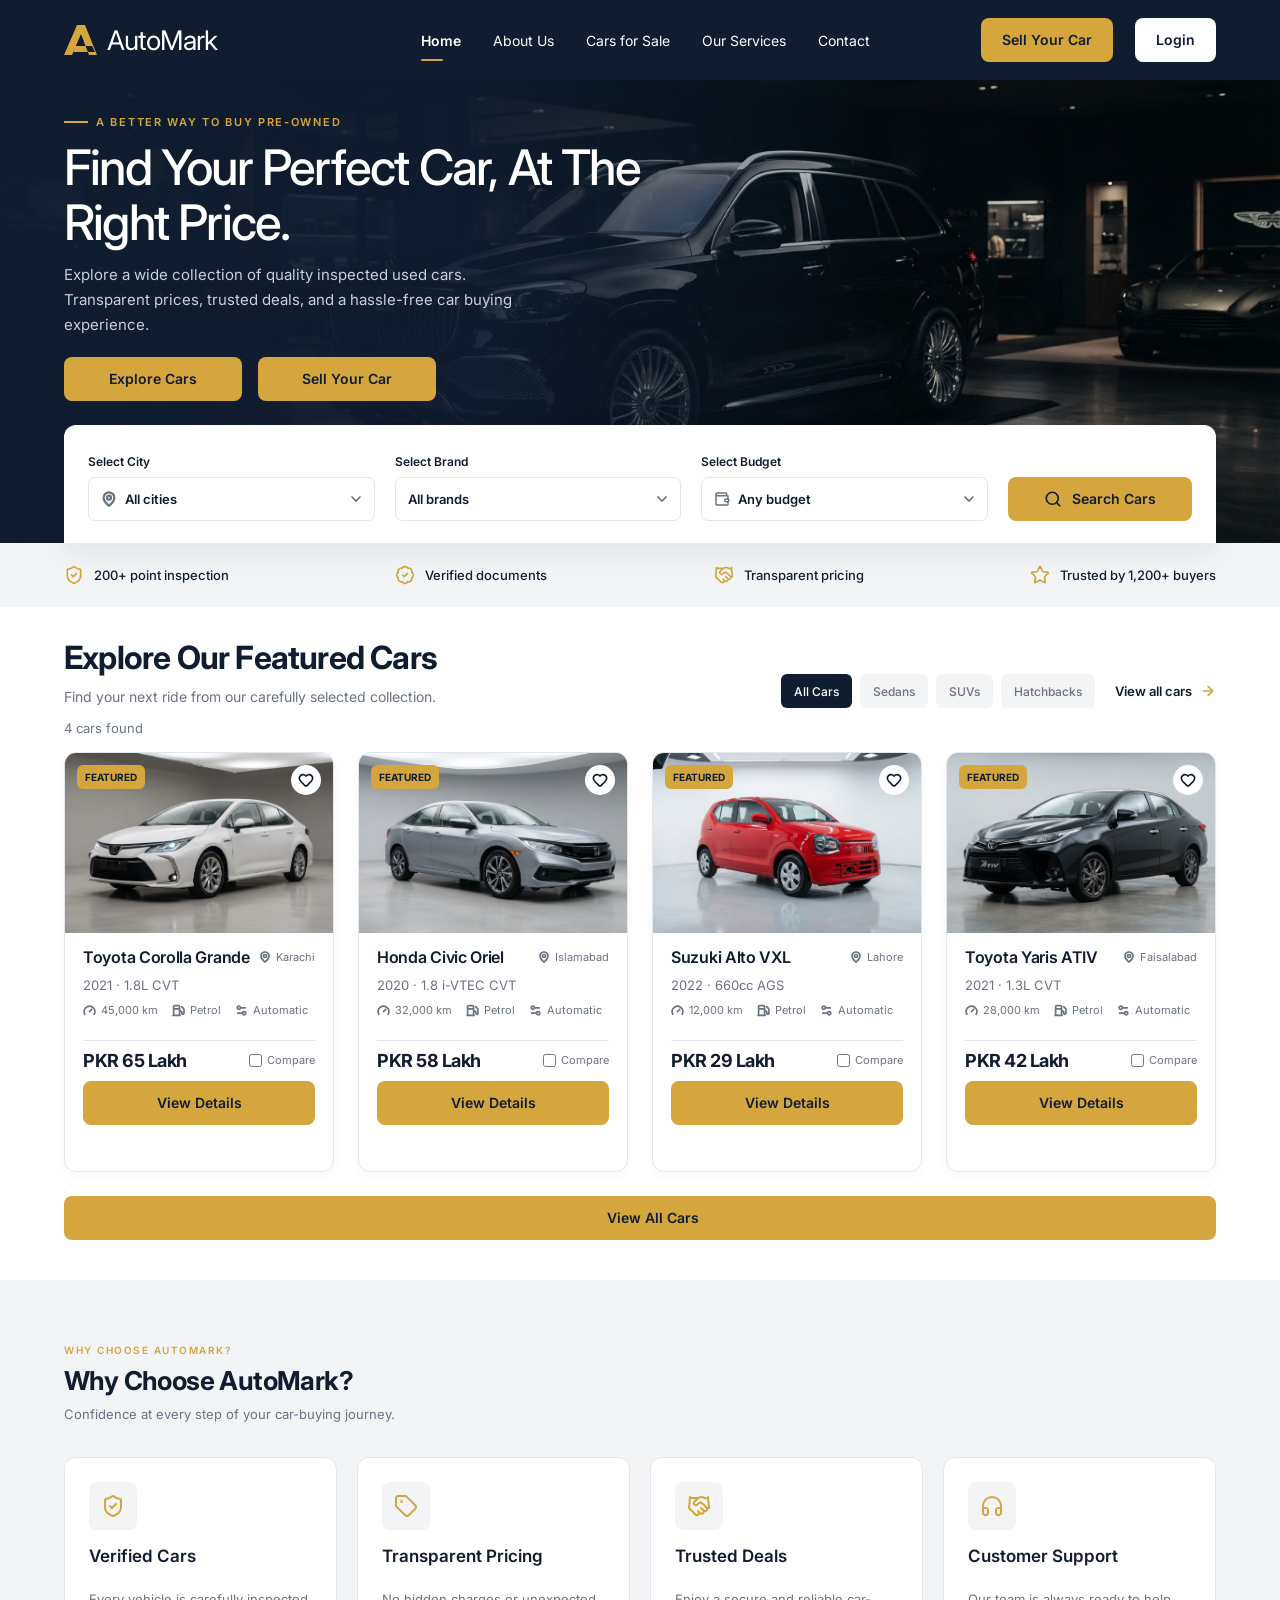
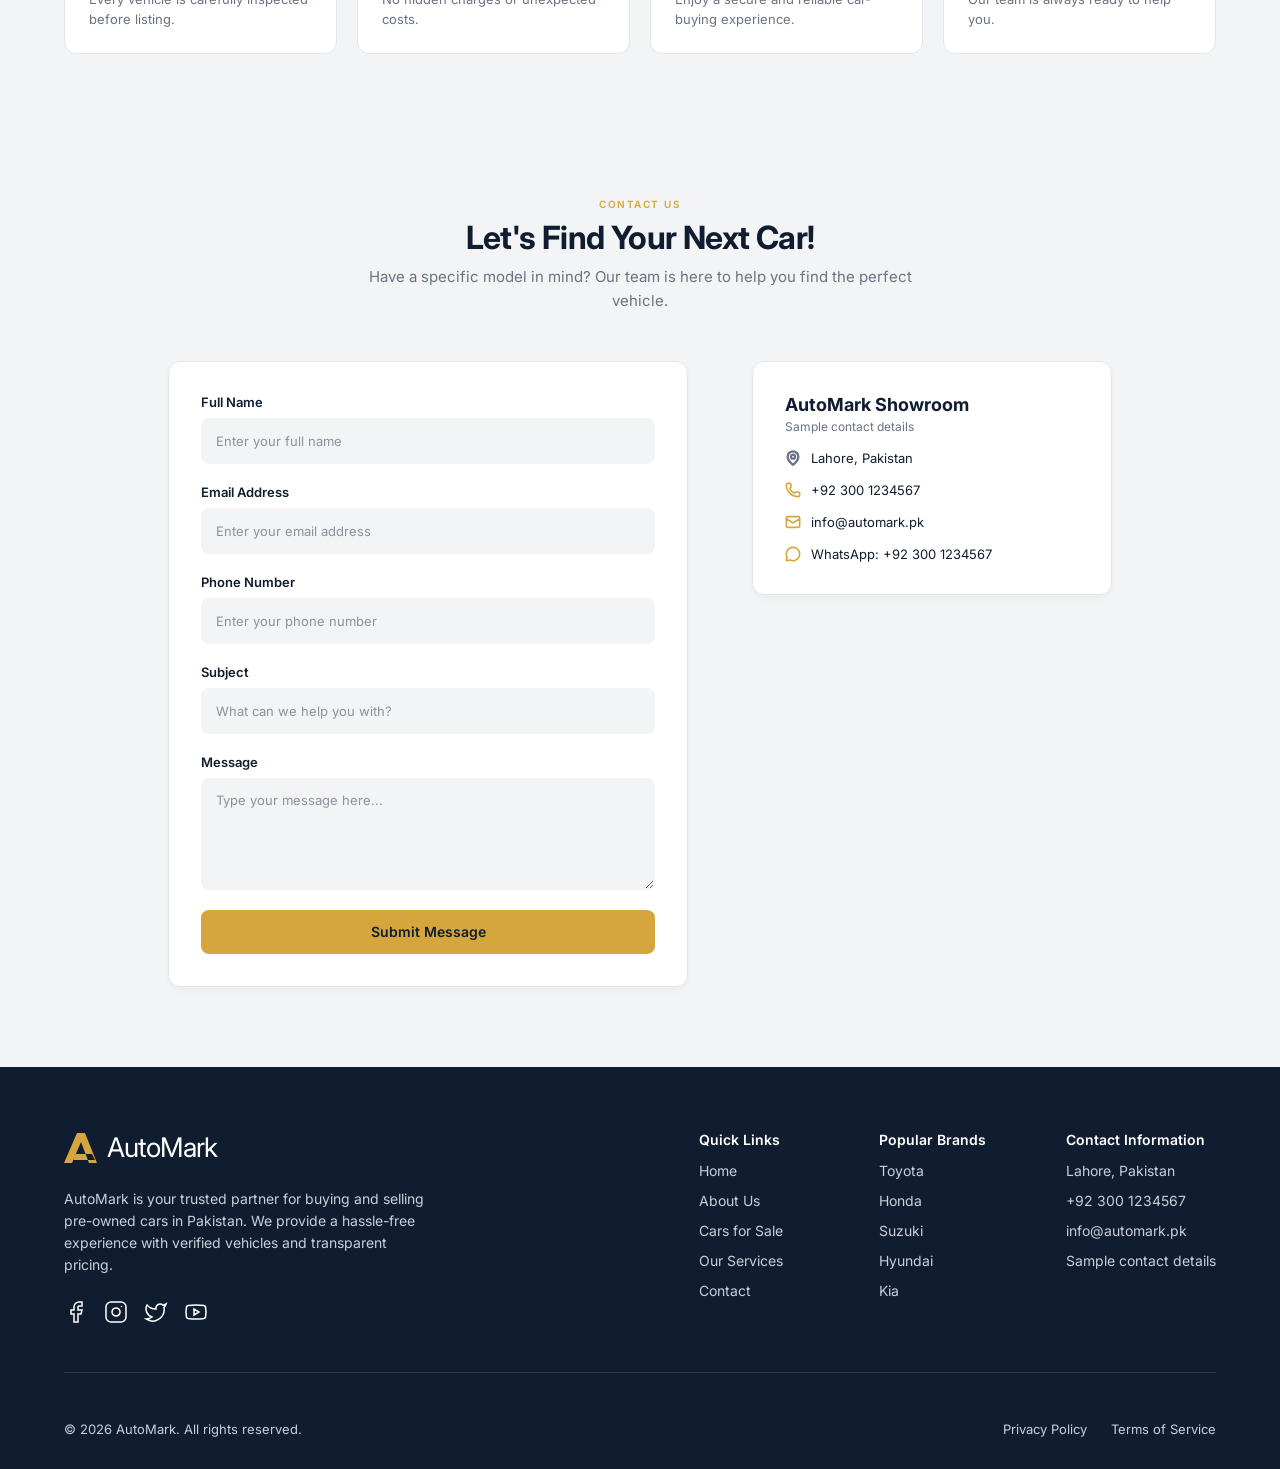
==== commit e85a6292: "Resolved Featured Cars Section" ====
--- a/index.html
+++ b/index.html
@@ -36,7 +36,7 @@
         </button>
         <div class="primary-navigation" id="primary-navigation">
           <a class="is-current" href="index.html" aria-current="page">Home</a>
-          <a href="index.html#why-automark">About Us</a>
+          <a href="index.html#site-footer">About Us</a>
           <a href="index.html#featured-cars">Cars for Sale</a>
           <a href="index.html#home-hero">Our Services</a>
           <a href="index.html#contact">Contact</a>
@@ -81,7 +81,7 @@
               <img src="assets/figma-home-pin.svg" width="16" height="16" alt="Map pin for city selection" />
               <select name="city" aria-label="Select city">
                 <option value="">All cities</option>
-                <option value="Lahore" selected>Lahore</option>
+                <option value="Lahore">Lahore</option>
                 <option>Karachi</option>
                 <option>Islamabad</option>
                 <option>Faisalabad</option>
@@ -94,7 +94,7 @@
             <span class="select-control">
               <select name="brand" aria-label="Select brand">
                 <option value="">All brands</option>
-                <option value="Toyota" selected>Toyota</option>
+                <option value="Toyota">Toyota</option>
                 <option>Honda</option>
                 <option>Suzuki</option>
               </select>
@@ -333,7 +333,7 @@
       </section>
     </main>
 
-    <footer class="site-footer">
+    <footer class="site-footer" id="site-footer">
       <div class="footer-main">
         <div class="footer-brand">
           <a class="brand" href="index.html" aria-label="AutoMark home">
@@ -352,7 +352,7 @@
           </div>
         </div>
         <div class="footer-links">
-          <div><h2>Quick Links</h2><a href="index.html">Home</a><a href="index.html#why-automark">About Us</a><a href="index.html#featured-cars">Cars for Sale</a><a href="index.html#home-hero">Our Services</a><a href="index.html#contact">Contact</a></div>
+          <div><h2>Quick Links</h2><a href="index.html">Home</a><a href="index.html#site-footer">About Us</a><a href="index.html#featured-cars">Cars for Sale</a><a href="index.html#home-hero">Our Services</a><a href="index.html#contact">Contact</a></div>
           <div><h2>Popular Brands</h2><a href="index.html#featured-cars">Toyota</a><a href="index.html#featured-cars">Honda</a><a href="index.html#featured-cars">Suzuki</a><a href="index.html#featured-cars">Hyundai</a><a href="index.html#featured-cars">Kia</a></div>
           <div><h2>Contact Information</h2><a href="index.html#contact">Lahore, Pakistan</a><a href="tel:+923001234567">+92 300 1234567</a><a href="mailto:info@automark.pk">info@automark.pk</a><a href="mailto:info@automark.pk">Sample contact details</a></div>
         </div>
